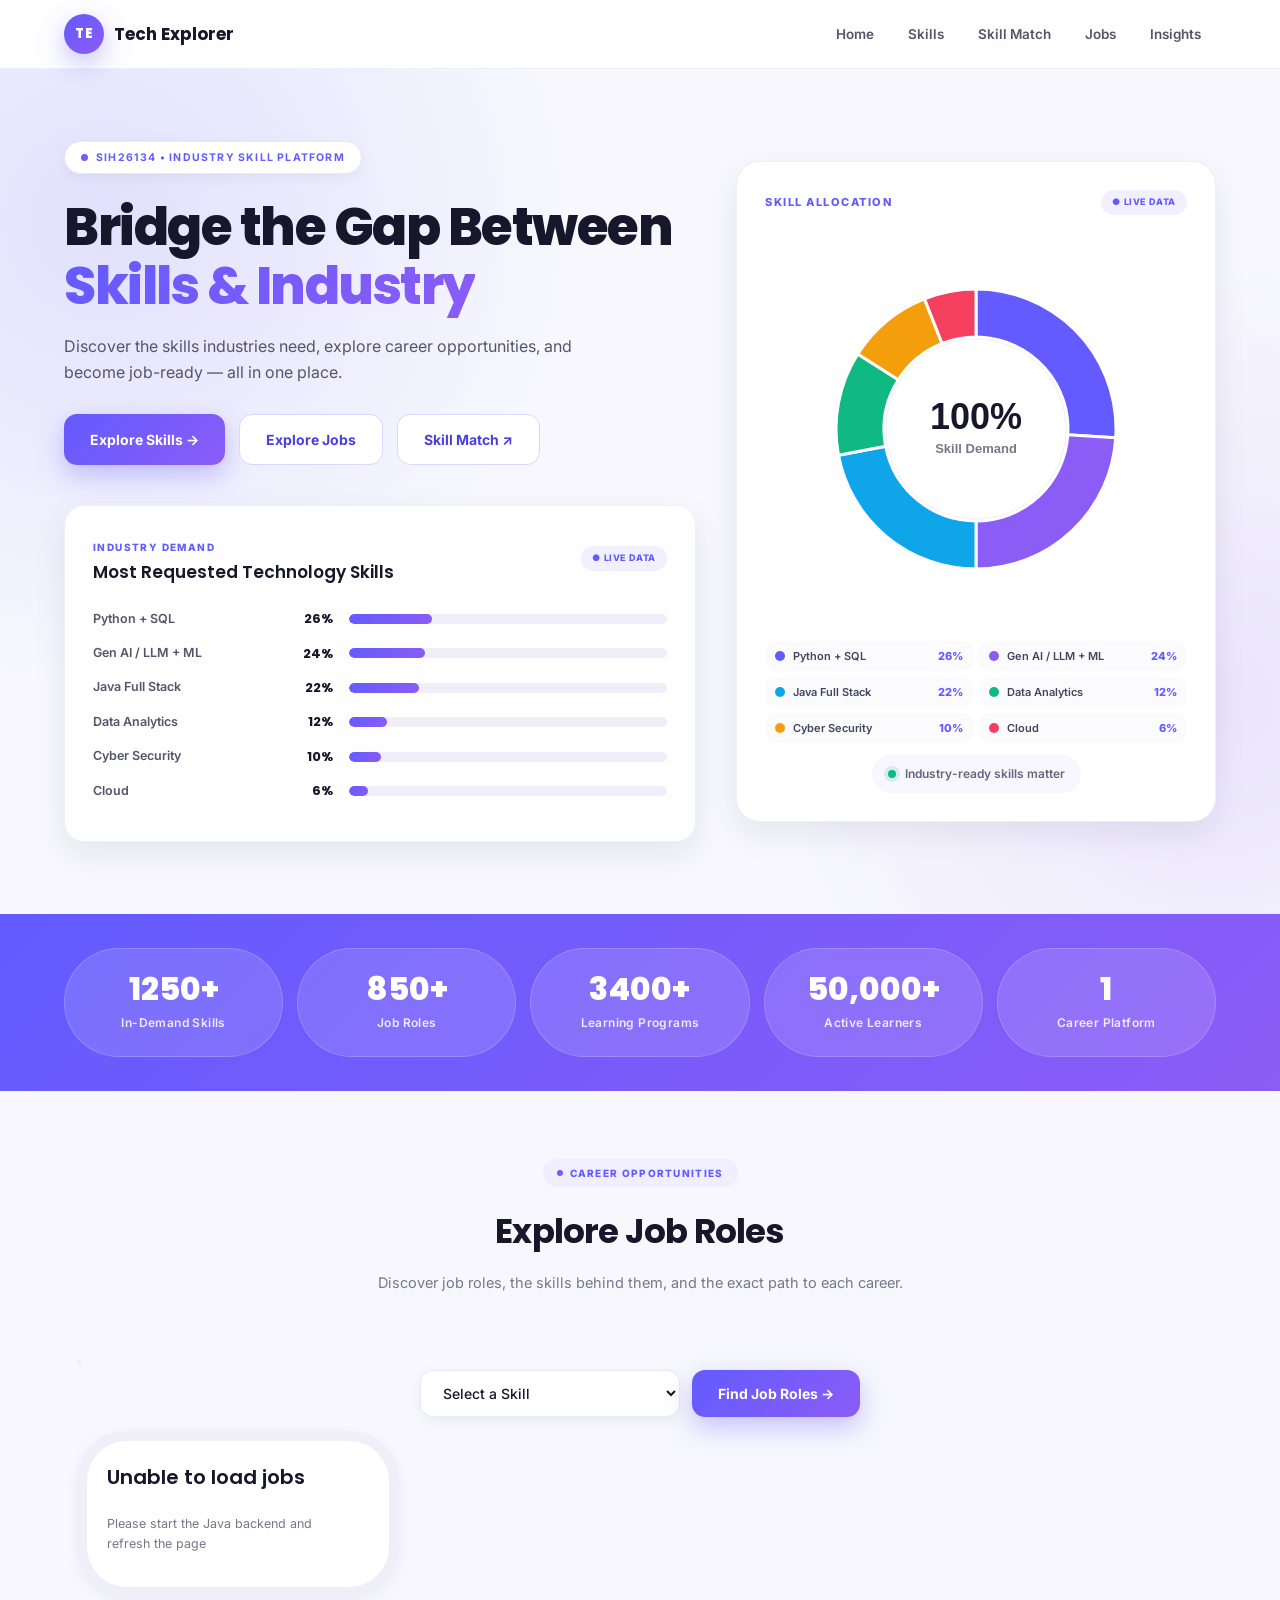
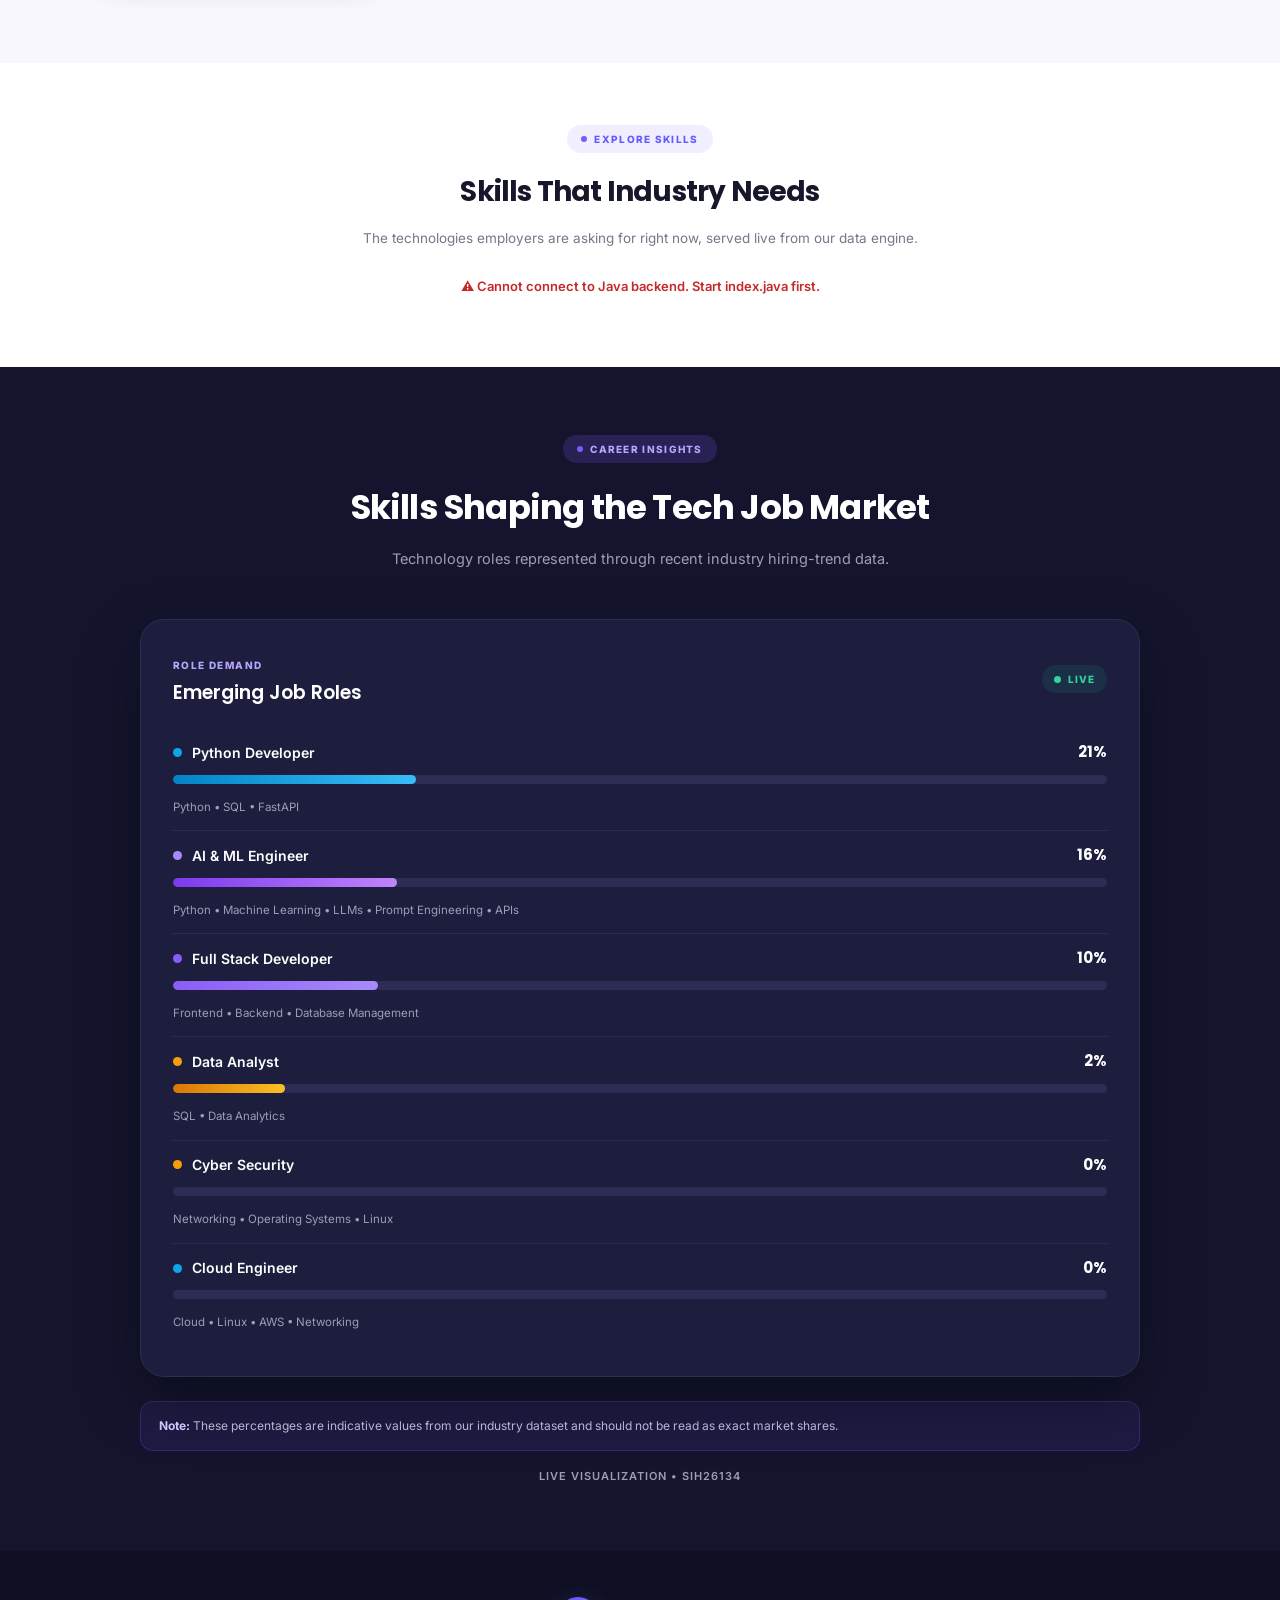
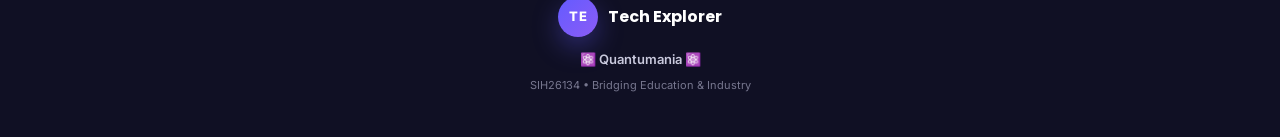
==== index.html @ 149baf9b "Add files via upload" ====
<!DOCTYPE html>
<html lang="en">

<head>
    <meta charset="UTF-8">
    <meta name="viewport" content="width=device-width, initial-scale=1.0">
    <title>Tech Explorer – SIH26134</title>
    <meta name="description" content="Tech Explorer bridges the gap between education and industry — live skill demand, job roles and personalized learning roadmaps.">
    <link rel="stylesheet" href="style.css">
</head>

<body>

    <!-- ================= NAVBAR ================= -->
    <nav class="navbar">
        <div class="logo">
            <div class="logo-icon">TE</div>
            <span>Tech Explorer</span>
        </div>

        <div class="nav-links" id="navLinks">
            <a href="#home">Home</a>
            <a href="#skills">Skills</a>
            <a href="indexr.html">Skill Match</a>
            <a href="#jobs">Jobs</a>
            <a href="#insights">Insights</a>
        </div>

        <button class="menu-toggle" onclick="toggleMenu()" aria-label="Menu">☰</button>
    </nav>

    <!-- ================= HERO ================= -->
    <section class="hero" id="home">
        <div class="hero-content">
            <div class="hero-badge">SIH26134 • INDUSTRY SKILL PLATFORM</div>

            <h1>Bridge the Gap Between <span>Skills & Industry</span></h1>

            <p>
                Discover the skills industries need, explore career opportunities,
                and become job-ready — all in one place.
            </p>

            <div class="hero-buttons">
                <button class="primary-btn" onclick="exploreSkills()">Explore Skills →</button>
                <button class="secondary-btn" onclick="exploreJobs()">Explore Jobs</button>
                <a class="secondary-btn" href="indexr.html">Skill Match ↗</a>
            </div>

            <div class="hero-chart">
                <div class="chart-header">
                    <div>
                        <small>INDUSTRY DEMAND</small>
                        <h3>Most Requested Technology Skills</h3>
                    </div>
                    <span class="demo-badge">● LIVE DATA</span>
                </div>

                <div class="chart-row">
                    <div class="chart-label">
                        <span>Python + SQL</span>
                        <strong>26%</strong>
                    </div>
                    <div class="chart-track">
                        <div class="chart-bar" data-width="26%"></div>
                    </div>
                </div>

                <div class="chart-row">
                    <div class="chart-label">
                        <span>Gen AI / LLM + ML</span>
                        <strong>24%</strong>
                    </div>
                    <div class="chart-track">
                        <div class="chart-bar" data-width="24%"></div>
                    </div>
                </div>

                <div class="chart-row">
                    <div class="chart-label">
                        <span>Java Full Stack</span>
                        <strong>22%</strong>
                    </div>
                    <div class="chart-track">
                        <div class="chart-bar" data-width="22%"></div>
                    </div>
                </div>

                <div class="chart-row">
                    <div class="chart-label">
                        <span>Data Analytics</span>
                        <strong>12%</strong>
                    </div>
                    <div class="chart-track">
                        <div class="chart-bar" data-width="12%"></div>
                    </div>
                </div>

                <div class="chart-row">
                    <div class="chart-label">
                        <span>Cyber Security</span>
                        <strong>10%</strong>
                    </div>
                    <div class="chart-track">
                        <div class="chart-bar" data-width="10%"></div>
                    </div>
                </div>

                <div class="chart-row">
                    <div class="chart-label">
                        <span>Cloud</span>
                        <strong>6%</strong>
                    </div>
                    <div class="chart-track">
                        <div class="chart-bar" data-width="6%"></div>
                    </div>
                </div>
            </div>
        </div>

        <!-- Circle chart in hero free space -->
        <div class="skill-gauge-card">
            <div class="gauge-header">
                <span>SKILL ALLOCATION</span>
                <span class="gauge-status">● LIVE DATA</span>
            </div>

            <div class="gauge">
                <canvas id="skillsChart" width="400" height="400"></canvas>
            </div>

            <div class="gauge-legend" id="gaugeLegend"></div>

            <div class="gauge-footer">
                <span class="status-dot"></span>
                <span>Industry-ready skills matter</span>
            </div>
        </div>
    </section>

    <!-- ================= STATS ================= -->
    <section class="stats-section">
        <div class="stat-box reveal">
            <strong>1250+</strong>
            <span>In-Demand Skills</span>
        </div>
        <div class="stat-box reveal">
            <strong>850+</strong>
            <span>Job Roles</span>
        </div>
        <div class="stat-box reveal">
            <strong>3400+</strong>
            <span>Learning Programs</span>
        </div>
         <div class="stat-box reveal">
            <strong>50,000+</strong>
            <span>Active Learners</span>
        </div>
        <div class="stat-box reveal">
            <strong>1</strong>
            <span>Career Platform</span>
        </div>
    </section>

    <!-- ================= JOBS ================= -->
    <section class="section jobs-section reveal" id="jobs">
        <div class="section-heading">
            <span class="section-tag">CAREER OPPORTUNITIES</span>
            <h2>Explore Job Roles</h2>
            <p>Discover job roles, the skills behind them, and the exact path to each career.</p>
        </div>
        <button></button>

        <div class="program-search">
            <select id="skillSelect">
                <option value="">Select a Skill</option>
                <option value="java">Java</option>
                <option value="python">Python</option>
                <option value="sql">SQL</option>
                <option value="cloud">Cloud</option>
                <option value="data analytics">Data Analytics</option>
                <option value="machine learning">Machine Learning</option>
                <option value="cyber security">Cyber Security</option>
            </select>
            <button class="primary-btn" onclick="findSkills()">Find Job Roles →</button>
        </div>

        <div id="jobsContainer" class="cards"></div>
    </section>

    <!-- ================= SKILLS ================= -->
    <section class="section reveal" id="skills">
        <div class="section-heading">
            <span class="section-tag">EXPLORE SKILLS</span>
            <h2>Skills That Industry Needs</h2>
            <p>The technologies employers are asking for right now, served live from our data engine.</p>
        </div>

        <p id="message" class="connection-message">Connecting to Java backend...</p>
        <div id="skillsContainer" class="cards"></div>
    </section>

    <!-- ================= INSIGHTS ================= -->
    <section class="insights-section reveal" id="insights">
        <div class="insights-container">
            <div class="section-heading">
                <span class="section-tag">CAREER INSIGHTS</span>
                <h2>Skills Shaping the Tech Job Market</h2>
                <p>Technology roles represented through recent industry hiring-trend data.</p>
            </div>

            <div class="insight-dashboard">
                <div class="role-demand-card">
                    <div class="role-card-header">
                        <div>
                            <span>ROLE DEMAND</span>
                            <h3>Emerging Job Roles</h3>
                        </div>
                        <div class="live-indicator">
                            <span></span>LIVE
                        </div>
                    </div>
                    <div class="demand-item" data-value="26">
                        <div class="demand-top">
                            <div class="role-name">
                                <span class="role-dot blue"></span>
                                <span>Python Developer</span>
                            </div>
                            <strong><span class="counter">0</span>%</strong>
                        </div>
                        <div class="demand-track">
                            <div class="demand-fill blue-fill" data-width="26%"></div>
                        </div>
                        <small>Python • SQL • FastAPI</small>
                    </div>

                    
                    <div class="demand-item" data-value="24">
                        <div class="demand-top">
                            <div class="role-name">
                                <span class="role-dot violet"></span>
                                <span>AI & ML Engineer</span>
                            </div>
                            <strong><span class="counter">0</span>%</strong>
                        </div>
                        <div class="demand-track">
                            <div class="demand-fill violet-fill" data-width="24%"></div>
                        </div>
                        <small>Python • Machine Learning • LLMs • Prompt Engineering • APIs</small>
                    </div>

                    <div class="demand-item" data-value="22">
                        <div class="demand-top">
                            <div class="role-name">
                                <span class="role-dot purple"></span>
                                <span>Full Stack Developer</span>
                            </div>
                            <strong><span class="counter">0</span>%</strong>
                        </div>
                        <div class="demand-track">
                            <div class="demand-fill purple-fill" data-width="22%"></div>
                        </div>
                        <small>Frontend • Backend • Database Management</small>
                    </div>

                    


                    <div class="demand-item" data-value="12">
                        <div class="demand-top">
                            <div class="role-name">
                                <span class="role-dot orange"></span>
                                <span>Data Analyst</span>
                            </div>
                            <strong><span class="counter">0</span>%</strong>
                        </div>
                        <div class="demand-track">
                            <div class="demand-fill orange-fill" data-width="12%"></div>
                        </div>
                        <small>SQL • Data Analytics</small>
                    </div>

                    <div class="demand-item" data-value="10">
                        <div class="demand-top">
                            <div class="role-name">
                                <span class="role-dot orange"></span>
                                <span>Cyber Security</span>
                            </div>
                            <strong><span class="counter">0</span>%</strong>
                        </div>
                        <div class="demand-track">
                            <div class="demand-fill orange-fill" data-width="10%"></div>
                        </div>
                        <small>Networking • Operating Systems • Linux</small>
                    </div>

                    <div class="demand-item" data-value="6">
                        <div class="demand-top">
                            <div class="role-name">
                                <span class="role-dot sky"></span>
                                <span>Cloud Engineer</span>
                            </div>
                            <strong><span class="counter">0</span>%</strong>
                        </div>
                        <div class="demand-track">
                            <div class="demand-fill sky-fill" data-width="6%"></div>
                        </div>
                        <small>Cloud • Linux • AWS • Networking</small>
                    </div>
                </div>
            </div>

            <div class="data-note">
                <strong>Note:</strong> These percentages are indicative values from our industry dataset and should not be read as exact market shares.
            </div>

            <p class="source-text">LIVE VISUALIZATION • SIH26134</p>
        </div>
    </section>

    <!-- ================= FOOTER ================= -->
    <footer>
        <div class="footer-content">
            <div class="footer-logo">
                <div class="logo-icon">TE</div>
                <strong>Tech Explorer</strong>
            </div>
            <p>⚛️ Quantumania ⚛️</p>
            <span>SIH26134 • Bridging Education & Industry</span>
        </div>
    </footer>

    <script src="script.js"></script>
</body>

</html>
---- style.css ----
/* =====================================================
   TECH EXPLORER — DESIGN SYSTEM
   Theme: indigo / violet on soft lavender-white
===================================================== */

@import url('https://fonts.googleapis.com/css2?family=Poppins:wght@500;600;700;800&family=Inter:wght@400;500;600;700&display=swap');

:root {
    --primary: #635bff;
    --primary-dark: #4a3fe0;
    --violet: #8b5cf6;
    --rose: #f43f5e;
    --sky: #0ea5e9;
    --emerald: #10b981;
    --amber: #f59e0b;

    --grad: linear-gradient(135deg, #635bff 0%, #8b5cf6 100%);
    --grad-soft: linear-gradient(135deg, rgba(99, 91, 255, 0.10), rgba(139, 92, 246, 0.10));

    --bg: #f7f7fd;
    --bg-white: #ffffff;
    --ink: #17172b;
    --ink-soft: #55556a;
    --ink-muted: #77778a;
    --line: #e9e8f5;
    --line-soft: #f0eff9;

    --radius: 50px;
    --shadow-sm: 0 4px 14px rgba(23, 23, 60, 0.05);
    --shadow-md: 0 12px 32px rgba(23, 23, 60, 0.08);
    --shadow-lg: 0 20px 55px rgba(23, 23, 60, 0.13);
    --shadow-primary: 0 10px 26px rgba(99, 91, 255, 0.35);
}

* {
    margin: 0;
    padding: 0;
    box-sizing: border-box;
}

html {
    scroll-behavior: smooth;
}

body {
    font-family: 'Inter', Arial, Helvetica, sans-serif;
    background: var(--bg);
    color: var(--ink);
    line-height: 1.65;
    -webkit-font-smoothing: antialiased;
}

h1, h2, h3, .logo, .stat-box strong {
    font-family: 'Poppins', 'Inter', Arial, sans-serif;
}

button, select, .legend-item {
    font-family: inherit;
}

button {
    cursor: pointer;
}

a {
    text-decoration: none;
    color: inherit;
}

::selection {
    background: rgba(99, 91, 255, 0.22);
}

::-webkit-scrollbar {
    width: 10px;
}

::-webkit-scrollbar-track {
    background: var(--bg);
}

::-webkit-scrollbar-thumb {
    background: #c9c5f4;
    border-radius: 10px;
}

::-webkit-scrollbar-thumb:hover {
    background: var(--primary);
}

/* =====================================================
   NAVBAR — sticky glass bar
===================================================== */

.navbar {
    position: sticky;
    top: 0;
    z-index: 100;
    display: flex;
    align-items: center;
    justify-content: space-between;
    gap: 20px;
    padding: 14px 5%;
    background: rgba(255, 255, 255, 0.82);
    backdrop-filter: blur(14px);
    -webkit-backdrop-filter: blur(14px);
    border-bottom: 1px solid var(--line-soft);
    transition: box-shadow 0.3s ease;
}

.navbar.scrolled {
    box-shadow: 0 6px 24px rgba(23, 23, 60, 0.09);
}

.logo {
    display: flex;
    align-items: center;
    gap: 10px;
    font-weight: 700;
    font-size: 17px;
}

.logo-icon {
    width: 40px;
    height: 40px;
    display: flex;
    align-items: center;
    justify-content: center;
    border-radius: 120px;
    background: var(--grad);
    color: #fff;
    font-size: 13px;
    font-weight: 800;
    letter-spacing: 0.5px;
    box-shadow: var(--shadow-primary);
}

.nav-links {
    display: flex;
    gap: 4px;
}

.nav-links a {
    padding: 8px 15px;
    border-radius: 100px;
    font-size: 13.5px;
    font-weight: 600;
    color: var(--ink-soft);
    transition: 0.22s ease;
}

.nav-links a:hover {
    color: var(--primary);
    background: #f1efff;
}

.menu-toggle {
    display: none;
    border: 1px solid var(--line);
    background: #fff;
    border-radius: 10px;
    font-size: 17px;
    width: 40px;
    height: 40px;
    color: var(--ink);
}

/* =====================================================
   HERO
===================================================== */

.hero {
    display: flex;
    align-items: center;
    gap: 40px;
    padding: 72px 5% 72px;
    background:
        radial-gradient(circle at 8% 18%, rgba(99, 91, 255, 0.14), transparent 34%),
        radial-gradient(circle at 95% 75%, rgba(139, 92, 246, 0.12), transparent 32%),
        var(--bg);
}

.hero-content {
    flex: 1;
    min-width: 0;
}

.hero-badge {
    display: inline-flex;
    align-items: center;
    gap: 8px;
    padding: 7px 16px;
    border-radius: 30px;
    background: #fff;
    border: 1px solid var(--line);
    color: var(--primary);
    font-size: 10.5px;
    font-weight: 700;
    letter-spacing: 1.2px;
    box-shadow: var(--shadow-sm);
    margin-bottom: 24px;
}

.hero-badge::before {
    content: '';
    width: 7px;
    height: 7px;
    border-radius: 50%;
    background: var(--grad);
}

.hero h1 {
    font-size: 52px;
    font-weight: 800;
    letter-spacing: -1.5px;
    line-height: 1.12;
    margin-bottom: 18px;
}

.hero h1 span {
    background: var(--grad);
    -webkit-background-clip: text;
    background-clip: text;
    -webkit-text-fill-color: transparent;
}

.hero p {
    max-width: 520px;
    color: var(--ink-soft);
    font-size: 16px;
    margin-bottom: 28px;
}

.hero-buttons {
    display: flex;
    gap: 14px;
    margin-bottom: 40px;
    flex-wrap: wrap;
}

.primary-btn {
    padding: 13px 26px;
    border: none;
    border-radius: 13px;
    background: var(--grad);
    color: #fff;
    font-size: 14px;
    font-weight: 700;
    box-shadow: var(--shadow-primary);
    transition: 0.25s ease;
}

.primary-btn:hover {
    transform: translateY(-2px);
    box-shadow: 0 14px 32px rgba(99, 91, 255, 0.45);
}

.secondary-btn {
    padding: 13px 26px;
    border: 1.5px solid #d9d6ff;
    border-radius: 13px;
    background: #fff;
    color: var(--primary-dark);
    font-size: 14px;
    font-weight: 700;
    transition: 0.25s ease;
}

.secondary-btn:hover {
    border-color: var(--primary);
    color: var(--primary);
    transform: translateY(-2px);
    box-shadow: var(--shadow-sm);
}

/* ---------- hero demand chart ---------- */

.hero-chart {
    width: 100%;
    max-width: 760px;
    padding: 26px 28px;
    border-radius: 20px;
    background: rgba(255, 255, 255, 0.92);
    border: 1px solid var(--line-soft);
    box-shadow: var(--shadow-md);
}

.chart-header {
    display: flex;
    align-items: center;
    justify-content: space-between;
    margin-bottom: 22px;
}

.chart-header small {
    color: var(--primary);
    font-size: 10px;
    font-weight: 800;
    letter-spacing: 1.4px;
}

.chart-header h3 {
    font-size: 17px;
    font-weight: 600;
}

.demo-badge, .gauge-status {
    padding: 5px 11px;
    border-radius: 20px;
    background: #f2f0ff;
    color: var(--primary);
    font-size: 9px;
    font-weight: 800;
    letter-spacing: 0.6px;
    white-space: nowrap;
}

.chart-row {
    display: flex;
    align-items: center;
    gap: 16px;
    margin-bottom: 13px;
}

.chart-label {
    display: flex;
    justify-content: space-between;
    align-items: center;
    width: 240px;
    flex-shrink: 0;
    font-size: 12.5px;
    font-weight: 600;
    color: var(--ink-soft);
}

.chart-label strong {
    font-family: 'Poppins', sans-serif;
    color: var(--ink);
    font-size: 13px;
}

.chart-track {
    flex: 1;
    height: 10px;
    border-radius: 10px;
    background: var(--line-soft);
    overflow: hidden;
}

.chart-bar {
    height: 100%;
    width: 0;
    border-radius: 10px;
    background: var(--grad);
    transition: width 1.1s cubic-bezier(0.22, 1, 0.36, 1);
}

/* =====================================================
   CIRCLE GAUGE CARD (hero right)
===================================================== */

.skill-gauge-card {
    width: 480px;
    flex-shrink: 0;
    padding: 28px;
    border-radius: 24px;
    background: #fff;
    border: 1px solid var(--line-soft);
    box-shadow: var(--shadow-md);
    display: flex;
    flex-direction: column;
    align-items: center;
}

.gauge-header {
    width: 100%;
    display: flex;
    justify-content: space-between;
    align-items: center;
    margin-bottom: 6px;
}

.gauge-header > span:first-child {
    color: var(--primary);
    font-size: 11px;
    font-weight: 800;
    letter-spacing: 1.5px;
}

.gauge {
    position: relative;
    display: flex;
    align-items: center;
    justify-content: center;
    margin: 8px 0;
}

#skillsChart {
    cursor: pointer;
    display: block;
    max-width: 100%;
    height: auto;
}

.gauge-legend {
    display: grid;
    grid-template-columns: 1fr 1fr;
    gap: 6px;
    width: 100%;
    margin-top: 4px;
}

.legend-item {
    display: flex;
    align-items: center;
    gap: 8px;
    width: 100%;
    padding: 7px 9px;
    border: 1px solid transparent;
    border-radius: 10px;
    background: #fbfbfe;
    font-size: 11px;
    cursor: pointer;
    text-align: left;
    transition: 0.2s ease;
}

.legend-item:hover,
.legend-item.active {
    border-color: #dedaff;
    background: #f5f4ff;
}

.legend-dot {
    width: 10px;
    height: 10px;
    border-radius: 50%;
    flex-shrink: 0;
}

.legend-label {
    flex: 1;
    color: #44445e;
    font-weight: 600;
}

.legend-value {
    color: var(--primary);
    font-weight: 800;
}

.gauge-footer {
    display: flex;
    align-items: center;
    gap: 9px;
    margin-top: 12px;
    padding: 9px 16px;
    border-radius: 30px;
    background: #f8f7ff;
    color: #66667a;
    font-size: 12px;
    font-weight: 600;
}

.status-dot {
    width: 8px;
    height: 8px;
    border-radius: 50%;
    background: var(--emerald);
    box-shadow: 0 0 0 4px rgba(16, 185, 129, 0.15);
}

/* =====================================================
   STATS — gradient band
===================================================== */






.stats-section {
    display: grid;
    grid-template-columns: repeat(5, 1fr);
    gap: 14px;
    padding: 34px 5%;
    background: var(--grad);
}

.stat-box {
    text-align: center;
    padding: 22px 12px;
    border-radius: 160px;
    background: rgba(255, 255, 255, 0.13);
    border: 1px solid rgba(255, 255, 255, 0.18);
    transition: 0.25s ease;
}

.stat-box:hover {
    background: rgba(255, 255, 255, 0.22);
    transform: translateY(-3px);
}

.stat-box strong {
    display: block;
    font-size: 32px;
    font-weight: 800;
    color: #fff;
    line-height: 1.15;
}

.stat-box span {
    font-size: 12px;
    font-weight: 600;
    color: rgba(255, 255, 255, 0.85);
    letter-spacing: 0.4px;
}

/* =====================================================
   SECTIONS (Skills / Jobs / Programs)
===================================================== */






.section {
    padding: 66px 6%;
    background: var(--bg-white);
}

.jobs-section {
    background: var(--bg);
}

.section-heading {
    text-align: center;
    max-width: 640px;
    margin: 0 auto 48px;
}

.section-tag {
    display: inline-flex;
    align-items: center;
    gap: 7px;
    padding: 6px 14px;
    border-radius: 30px;
    background: #f1efff;
    color: var(--primary);
    font-size: 10px;
    font-weight: 800;
    letter-spacing: 1.3px;
    margin-bottom: 16px;
}

.section-tag::before {
    content: '';
    width: 6px;
    height: 6px;
    border-radius: 50%;
    background: var(--grad);
}

.section-heading h2 {
    font-size: 34px;
    font-weight: 700;
    letter-spacing: -0.8px;
    margin-bottom: 12px;
}

.section-heading p {
    color: var(--ink-muted);
    font-size: 14.5px;
}

.connection-message {
    text-align: center;
    font-size: 13px;
    font-weight: 600;
    color: var(--ink-muted);
    margin-bottom: 22px;
}

/* ---------- project tech explorer ---------- */

.project-section {
    background: #f8f7ff;
}

.project-groups {
    display: grid;
    grid-template-columns: repeat(2, minmax(0, 1fr));
    gap: 24px;
    max-width: 1180px;
    margin: 0 auto;
}

.project-group {
    padding: 28px;
    border: 1px solid var(--line);
    border-radius: 22px;
    background: #fff;
    box-shadow: var(--shadow-sm);
}

.project-group-accent {
    background: linear-gradient(145deg, #fff, #f3f8ff);
    border-color: #dbeafe;
}

.project-group-wide {
    grid-column: 1 / -1;
}

.project-group-heading {
    display: flex;
    align-items: flex-start;
    gap: 14px;
    margin-bottom: 22px;
}

.project-icon {
    display: inline-flex;
    align-items: center;
    justify-content: center;
    width: 42px;
    height: 42px;
    flex-shrink: 0;
    border-radius: 12px;
    background: var(--grad);
    color: #fff;
    font-size: 12px;
    font-weight: 800;
    letter-spacing: 0.5px;
}

.project-group-accent .project-icon {
    background: linear-gradient(135deg, #0ea5e9, #10b981);
}

.project-group h3 {
    font-size: 20px;
    margin-bottom: 3px;
}

.project-group-heading p {
    color: var(--ink-muted);
    font-size: 13px;
    line-height: 1.5;
}

.project-files {
    display: grid;
    gap: 9px;
}

.project-file {
    display: grid;
    grid-template-columns: minmax(0, 1fr) auto;
    align-items: center;
    column-gap: 12px;
    padding: 12px 14px;
    border: 1px solid var(--line-soft);
    border-radius: 12px;
    background: #fcfcff;
    width: 100%;
    color: inherit;
    font-family: inherit;
    text-align: left;
    transition: 0.2s ease;
}

.project-file:hover {
    border-color: #c8c3ff;
    background: #f5f3ff;
    transform: translateX(3px);
}

.project-file strong,
.project-file span {
    grid-column: 1;
}

.project-file strong {
    color: var(--ink);
    font-family: 'Poppins', sans-serif;
    font-size: 13px;
}

.project-file span {
    color: var(--ink-muted);
    font-size: 11px;
}

.project-file b {
    grid-column: 2;
    grid-row: 1 / span 2;
    color: var(--primary);
    font-size: 16px;
}

.project-api-link {
    display: inline-flex;
    margin-top: 18px;
    color: #087ea4;
    font-size: 13px;
    font-weight: 700;
}

.project-api-link:hover {
    color: var(--primary-dark);
}

.skill-progress-list,
.recommendation-list {
    display: grid;
    gap: 12px;
}

.recommendation-search {
    display: flex;
    gap: 10px;
    margin-bottom: 16px;
}

.recommendation-search input {
    flex: 1;
    min-width: 0;
    padding: 11px 13px;
    border: 1px solid var(--line);
    border-radius: 11px;
    background: #fff;
    color: var(--ink);
    font: inherit;
}

.recommendation-empty {
    display: none;
    margin-top: 14px;
    color: var(--ink-muted);
    font-size: 12px;
}

.recommendation-empty[hidden] {
    display: none;
}

.recommendation-empty:not([hidden]) {
    display: block;
}

.skill-progress-item {
    display: grid;
    grid-template-columns: minmax(0, 1fr) auto;
    gap: 4px 12px;
    align-items: center;
}

.skill-progress-item div:first-child {
    display: flex;
    flex-direction: column;
}

.skill-progress-item strong,
.recommendation-card strong,
.company-heading strong {
    color: var(--ink);
    font-family: 'Poppins', sans-serif;
    font-size: 13px;
}

.skill-progress-item span,
.recommendation-card span {
    color: var(--ink-muted);
    font-size: 11px;
}

.skill-progress-item > b {
    color: var(--primary);
    font-size: 14px;
}

.skill-progress-track {
    grid-column: 1 / -1;
    height: 7px;
    overflow: hidden;
    border-radius: 8px;
    background: #ecebfa;
}

.skill-progress-track i {
    display: block;
    height: 100%;
    border-radius: inherit;
    background: var(--grad);
}

.project-action-row {
    display: flex;
    flex-wrap: wrap;
    gap: 18px;
}

.recommendation-card,
.company-recommendation {
    padding: 14px 16px;
    border: 1px solid var(--line-soft);
    border-radius: 13px;
    background: #fcfcff;
}

.recommendation-card {
    display: flex;
    align-items: center;
    justify-content: space-between;
    gap: 16px;
}

.recommendation-card div {
    display: flex;
    flex-direction: column;
}

.recommendation-card a {
    flex-shrink: 0;
    color: var(--primary);
    font-size: 12px;
    font-weight: 700;
}

.company-recommendation {
    margin-bottom: 12px;
}

.company-heading {
    display: flex;
    justify-content: space-between;
    gap: 12px;
    margin-bottom: 12px;
}

.fit-badge {
    padding: 4px 9px;
    border-radius: 20px;
    background: rgba(16, 185, 129, 0.12);
    color: #087f5b;
    font-size: 11px;
    font-weight: 800;
}

.company-skill-columns {
    display: grid;
    grid-template-columns: repeat(3, 1fr);
    gap: 14px;
}

.company-skill-columns > div {
    display: flex;
    flex-wrap: wrap;
    align-content: flex-start;
    gap: 5px;
}

.company-skill-columns small {
    width: 100%;
    margin-bottom: 2px;
    color: var(--ink-muted);
    font-size: 10px;
    font-weight: 800;
    letter-spacing: 0.5px;
    text-transform: uppercase;
}

.skill-chip {
    padding: 4px 8px;
    border-radius: 8px;
    font-size: 10px;
    font-weight: 700;
}

.skill-chip.required { background: #f1efff; color: #5b50d6; }
.skill-chip.owned { background: #e9fbf3; color: #087f5b; }
.skill-chip.missing { background: #fff3e6; color: #b45309; }

.modal-open {
    overflow: hidden;
}

.project-modal {
    display: none;
    position: fixed;
    inset: 0;
    z-index: 200;
    align-items: center;
    justify-content: center;
    padding: 24px;
}

.project-modal.open {
    display: flex;
}

.project-modal-backdrop {
    position: absolute;
    inset: 0;
    background: rgba(17, 17, 43, 0.62);
    backdrop-filter: blur(5px);
}

.project-modal-panel {
    position: relative;
    display: flex;
    flex-direction: column;
    width: min(980px, 100%);
    max-height: min(780px, 90vh);
    padding: 26px;
    border: 1px solid rgba(255, 255, 255, 0.65);
    border-radius: 22px;
    background: #fbfbff;
    box-shadow: var(--shadow-lg);
}

.project-modal-header {
    display: flex;
    align-items: flex-start;
    justify-content: space-between;
    gap: 18px;
}

.project-modal-header .section-tag {
    margin-bottom: 8px;
}

.project-modal-header h2 {
    font-size: 24px;
}

.project-modal-close {
    width: 38px;
    height: 38px;
    border: 1px solid var(--line);
    border-radius: 10px;
    background: #fff;
    color: var(--ink-soft);
    font-size: 25px;
    line-height: 1;
}

.project-modal-close:hover {
    color: var(--primary);
    border-color: #c8c3ff;
}

.project-modal-status {
    margin: 10px 0 14px;
    color: var(--ink-muted);
    font-size: 12px;
}

.project-code {
    min-height: 180px;
    margin: 0;
    overflow: auto;
    padding: 20px;
    border: 1px solid #29294c;
    border-radius: 14px;
    background: #17172b;
    color: #e3e4ff;
    font: 12px/1.65 Consolas, 'Courier New', monospace;
    white-space: pre;
}

/* ---------- cards ---------- */

.cards {
    display: grid;
    grid-template-columns: repeat(auto-fill, minmax(300px, 1fr));
    gap: 80px;
}

.data-card {
    position: relative;
    background: #fff;
    border: 10px solid var(--line-soft);
    border-radius: var(--radius);
    padding: 20px;
    padding-right: 58px;
    box-shadow: var(--shadow-sm);
    animation: cardIn 0.55s cubic-bezier(0.22, 1, 0.36, 1) both;
    transition: transform 0.3s ease, box-shadow 0.3s ease, border-color 0.3s ease;
}

.data-card:nth-child(2) { animation-delay: 0.09s; }
.data-card:nth-child(3) { animation-delay: 0.18s; }
.data-card:nth-child(4) { animation-delay: 0.27s; }
.data-card:nth-child(5) { animation-delay: 0.36s; }
.data-card:nth-child(6) { animation-delay: 0.45s; }

@keyframes cardIn {
    from { opacity: 0; transform: translateY(18px); }
    to { opacity: 1; transform: none; }
}

.data-card:hover {
    transform: translateY(-6px);
    box-shadow: var(--shadow-lg);
    border-color: #dedaff;
}

.card-icon {
    width: 48px;
    height: 48px;
    display: flex;
    align-items: center;
    justify-content: center;
    font-size: 22px;
    border-radius: 14px;
    background: var(--grad-soft);
    border: 1px solid #ece9ff;
    margin-bottom: 14px;
}

.data-card h3 {
    font-size: 20px;
    font-weight: 600;
    margin-bottom: 20px;
}

.data-card p {
    color: var(--ink-muted);
    font-size: 12.5px;
    margin-bottom: 12px;
}

.tag {
    display: inline-block;
    padding: 5px 12px;
    border-radius: 20px;
    background: #f1efff;
    color: var(--primary-dark);
    font-size: 11px;
    font-weight: 600;
    line-height: 1.5;
}

.card-arrow {
    position: absolute;
    top: 20px;
    right: 20px;
    width: 34px;
    height: 34px;
    display: flex;
    align-items: center;
    justify-content: center;
    border-radius: 11px;
    background: #f1efff;
    color: var(--primary);
    font-size: 15px;
    font-weight: 800;
    transition: 0.25s ease;
}

.card-arrow:hover {
    background: var(--grad);
    color: #fff;
    transform: translate(2px, -2px);
    box-shadow: var(--shadow-primary);
}

/* ---------- program finder ---------- */

.program-search {
    display: flex;
    justify-content: center;
    gap: 12px;
    margin-bottom: 14px;
    flex-wrap: wrap;
}

.program-search select {
    min-width: 260px;
    padding: 13px 18px;
    border: 1.5px solid var(--line);
    border-radius: 13px;
    background: #fff;
    font-size: 14px;
    font-weight: 500;
    color: var(--ink);
    box-shadow: var(--shadow-sm);
    transition: 0.2s ease;
}

.program-search select:focus {
    outline: none;
    border-color: var(--primary);
    box-shadow: 0 0 0 4px rgba(99, 91, 255, 0.12);
}

.program-result {
    text-align: center;
    font-size: 13.5px;
    font-weight: 600;
    color: var(--primary-dark);
    margin-bottom: 26px;
}

/* =====================================================
   INSIGHTS — dark section
===================================================== */

.insights-section {
    padding: 66px 6%;
    background: #14142e;
    color: #fff;
}

.insights-section .section-heading p {
    color: #9d9db8;
}

.insights-section .section-tag {
    background: rgba(139, 92, 246, 0.18);
    color: #b6a6ff;
}

.insights-container {
    max-width: 1000px;
    margin: 0 auto;
}

.insight-dashboard {
    display: grid;
    grid-template-columns: 1fr;
    gap: 25px;
}

.role-demand-card {
    background: #1d1d3d;
    border: 1px solid #2c2c55;
    border-radius: 24px;
    padding: 30px 32px;
    box-shadow: 0 24px 60px rgba(0, 0, 0, 0.35);
}

.role-card-header {
    display: flex;
    align-items: center;
    justify-content: space-between;
    margin-bottom: 20px;
}

.role-card-header span {
    color: #b6a6ff;
    font-size: 10px;
    font-weight: 800;
    letter-spacing: 1.4px;
}

.role-card-header h3 {
    font-size: 19px;
    font-weight: 600;
    color: #fff;
}

.live-indicator {
    display: flex;
    align-items: center;
    gap: 7px;
    padding: 6px 12px;
    border-radius: 20px;
    background: rgba(16, 185, 129, 0.12);
    color: #34d399;
    font-size: 10px;
    font-weight: 800;
    letter-spacing: 1px;
}

.live-indicator span {
    width: 7px;
    height: 7px;
    border-radius: 50%;
    background: #34d399;
    animation: pulse 1.6s ease infinite;
}

@keyframes pulse {
    0%, 100% { box-shadow: 0 0 0 0 rgba(52, 211, 153, 0.5); }
    50% { box-shadow: 0 0 0 5px rgba(52, 211, 153, 0); }
}

.demand-item {
    padding: 12px 0;
    border-bottom: 1px solid #2c2c55;
}

.demand-item:last-child {
    border-bottom: none;
}

.demand-top {
    display: flex;
    align-items: center;
    justify-content: space-between;
    margin-bottom: 10px;
}

.role-name {
    display: flex;
    align-items: center;
    gap: 10px;
    font-size: 14px;
    font-weight: 600;
}

.role-dot {
    width: 9px;
    height: 9px;
    border-radius: 50%;
}

.role-dot.purple { background: #8b5cf6; }
.role-dot.blue { background: #0ea5e9; }
.role-dot.violet { background: #a78bfa; }
.role-dot.orange { background: #f59e0b; }
.role-dot.sky { background: #0ea5e9; }

.demand-top strong {
    font-family: 'Poppins', sans-serif;
    font-size: 15px;
    color: #fff;
}

.demand-track {
    height: 9px;
    border-radius: 10px;
    background: #2c2c55;
    overflow: hidden;
    margin-bottom: 8px;
}

.demand-fill {
    height: 100%;
    width: 0;
    border-radius: 10px;
    transition: width 1.1s cubic-bezier(0.22, 1, 0.36, 1);
}

.demand-fill.purple-fill { background: linear-gradient(90deg, #8b5cf6, #a78bfa); }
.demand-fill.blue-fill { background: linear-gradient(90deg, #0284c7, #38bdf8); }
.demand-fill.violet-fill { background: linear-gradient(90deg, #7c3aed, #c084fc); }
.demand-fill.orange-fill { background: linear-gradient(90deg, #d97706, #fbbf24); }
.demand-fill.sky-fill { background: linear-gradient(90deg, #0284c7, #38bdf8); }

.demand-item small {
    color: #9d9db8;
    font-size: 11.5px;
}

.data-note {
    margin-top: 24px;
    padding: 14px 18px;
    border-radius: 13px;
    background: rgba(139, 92, 246, 0.10);
    border: 1px solid rgba(139, 92, 246, 0.22);
    color: #b6b6d4;
    font-size: 12px;
}

.data-note strong {
    color: #cfc5ff;
}

.source-text {
    margin-top: 16px;
    text-align: center;
    color: #9d9db8;
    font-size: 11px;
    letter-spacing: 1px;
    font-weight: 600;
}

/* =====================================================
   FOOTER
===================================================== */

footer {
    background: #101024;
    padding: 46px 5% 40px;
}

.footer-content {
    max-width: 1000px;
    margin: 0 auto;
    text-align: center;
}

.footer-logo {
    display: flex;
    align-items: center;
    justify-content: center;
    gap: 10px;
    margin-bottom: 12px;
}

.footer-logo strong {
    color: #fff;
    font-family: 'Poppins', sans-serif;
    font-size: 16px;
}

.footer-content p {
    color: #c9c9dd;
    font-size: 13px;
    font-weight: 600;
}

.footer-content > span {
    color: #77778f;
    font-size: 11px;
}

/* =====================================================
   DETAIL PAGE
===================================================== */

.detail-section {
    width: 100%;
    padding: 90px 5%;
    min-height: 60vh;
}

.back-link {
    display: inline-flex;
    align-items: center;
    gap: 7px;
    margin-bottom: 26px;
    padding: 9px 18px;
    border-radius: 30px;
    background: #fff;
    border: 1px solid var(--line);
    color: var(--primary);
    font-weight: 700;
    font-size: 13px;
    box-shadow: var(--shadow-sm);
    transition: 0.25s ease;
}

.back-link:hover {
    border-color: var(--primary);
    transform: translateX(-3px);
}

.detail-card {
    background: #fff;
    border: 1px solid var(--line-soft);
    border-radius: 24px;
    padding: 40px;
    box-shadow: var(--shadow-md);
}

.detail-card h2 {
    font-size: 26px;
    margin-bottom: 12px;
}

.detail-card p {
    color: var(--ink-muted);
    font-size: 14px;
    margin-bottom: 14px;
}

/* ---------- rich detail ---------- */

.detail-card.rich {
    padding: 45px 48px;
}

.detail-hero {
    display: flex;
    gap: 20px;
    align-items: flex-start;
    margin-bottom: 10px;
}

.detail-hero .card-icon {
    width: 58px;
    height: 58px;
    font-size: 28px;
    border-radius: 16px;
    margin-bottom: 0;
    flex-shrink: 0;
}

.detail-type {
    display: inline-block;
    font-size: 10px;
    font-weight: 800;
    letter-spacing: 1.5px;
    color: var(--primary);
    background: #f1efff;
    border-radius: 20px;
    padding: 4px 12px;
    margin-bottom: 8px;
}

.detail-hero h2 {
    font-size: 27px;
    margin-bottom: 6px;
}

.detail-hero p {
    font-size: 13px;
    color: var(--ink-muted);
    margin: 0;
}

.detail-heading {
    margin: 32px 0 12px;
    font-family: 'Poppins', sans-serif;
    font-size: 13px;
    letter-spacing: 1.4px;
    text-transform: uppercase;
    color: var(--primary);
}

.detail-desc {
    color: var(--ink-soft);
    font-size: 14.5px;
}

.detail-callout {
    margin-top: 14px;
    background: var(--grad-soft);
    border: 1px solid #dedaff;
    border-radius: 13px;
    padding: 13px 18px;
    font-size: 13.5px;
    color: #44445e;
}

.detail-list {
    padding-left: 20px;
    color: var(--ink-soft);
    font-size: 14px;
}

.detail-list li {
    margin-bottom: 8px;
}

.detail-columns {
    display: grid;
    grid-template-columns: 1fr 1fr;
    gap: 0 60px;
    align-items: start;
}

.chip-row {
    display: flex;
    flex-wrap: wrap;
    gap: 8px;
}

.detail-chip {
    font-size: 12px;
}

.roadmap-step {
    display: flex;
    gap: 16px;
    padding: 14px 0;
    border-bottom: 1px dashed var(--line);
}

.roadmap-step:last-child {
    border-bottom: none;
}

.roadmap-number {
    width: 30px;
    height: 30px;
    border-radius: 10px;
    background: var(--grad);
    color: #fff;
    font-family: 'Poppins', sans-serif;
    font-size: 13px;
    font-weight: 700;
    display: flex;
    align-items: center;
    justify-content: center;
    flex-shrink: 0;
    box-shadow: 0 4px 10px rgba(99, 91, 255, 0.3);
}

.roadmap-text strong {
    font-size: 14px;
    display: block;
    margin-bottom: 2px;
}

.roadmap-text p {
    font-size: 13px;
    color: var(--ink-muted);
    margin: 0;
}

.resource-grid {
    display: flex;
    flex-wrap: wrap;
    gap: 10px;
}

.resource-link {
    border: 1px solid var(--line);
    background: #fff;
    color: var(--ink-soft);
    border-radius: 11px;
    padding: 10px 15px;
    font-size: 13px;
    font-weight: 600;
    box-shadow: var(--shadow-sm);
    transition: 0.25s ease;
}

.resource-link:hover {
    border-color: var(--primary);
    color: var(--primary);
    transform: translateY(-2px);
    box-shadow: var(--shadow-md);
}

.resource-link.youtube {
    color: #b3271e;
}

.resource-link.youtube:hover {
    border-color: #b3271e;
    color: #7a1a14;
}

/* =====================================================
   SCROLL REVEAL
===================================================== */

.reveal {
    opacity: 0;
    transform: translateY(26px);
    transition: opacity 0.65s ease, transform 0.65s cubic-bezier(0.22, 1, 0.36, 1);
}

.reveal-in {
    opacity: 1;
    transform: none;
}

.stat-box.reveal:nth-child(2) { transition-delay: 0.08s; }
.stat-box.reveal:nth-child(3) { transition-delay: 0.16s; }
.stat-box.reveal:nth-child(4) { transition-delay: 0.24s; }

@media (prefers-reduced-motion: reduce) {
    .reveal { opacity: 1; transform: none; transition: none; }
    .data-card { animation: none; }
}

/* =====================================================
   RESPONSIVE
===================================================== */

@media (max-width: 1100px) {
    .hero {
        flex-direction: column;
        padding-top: 64px;
    }

    .hero h1 {
        font-size: 42px;
    }

    .skill-gauge-card {
        width: 100%;
        max-width: 500px;
    }

    .stats-section {
        grid-template-columns: repeat(3, 1fr);
        gap: 14px;
    }
}

@media (max-width: 900px) {
    .menu-toggle {
        display: block;
    }

    .nav-links {
        display: none;
        position: absolute;
        top: 100%;
        left: 0;
        right: 0;
        flex-direction: column;
        gap: 2px;
        padding: 12px 5% 18px;
        background: #fff;
        border-bottom: 1px solid var(--line);
        box-shadow: var(--shadow-lg);
    }

    .nav-links.open {
        display: flex;
    }

    .nav-links a {
        padding: 12px 16px;
        border-radius: 12px;
        background: var(--bg);
    }

    .stats-section {
        grid-template-columns: 1fr 1fr;
    }

    .detail-columns {
        grid-template-columns: 1fr;
        gap: 0;
    }

    .project-groups {
        grid-template-columns: 1fr;
    }

    .chart-label {
        width: 160px;
    }
}

@media (max-width: 640px) {
    .hero {
        padding: 48px 6% 60px;
    }

    .hero h1 {
        font-size: 34px;
        letter-spacing: -0.8px;
    }

    .hero p {
        font-size: 14.5px;
    }

    .section {
        padding: 64px 6%;
    }

    .section-heading h2 {
        font-size: 26px;
    }

    .stats-section {
        grid-template-columns: 1fr 1fr;
        gap: 10px;
        padding: 22px 5%;
    }

    .stat-box strong {
        font-size: 24px;
    }

    .cards {
        grid-template-columns: 1fr;
    }

    .chart-label {
        width: 118px;
        font-size: 11px;
    }

    .chart-row {
        gap: 10px;
    }

    .detail-card.rich {
        padding: 26px 20px;
    }

    .detail-hero {
        flex-direction: column;
    }

    .role-demand-card {
        padding: 22px 18px;
    }

    .project-group {
        padding: 22px 18px;
    }

    .company-skill-columns {
        grid-template-columns: 1fr;
        gap: 12px;
    }

    .recommendation-card {
        align-items: flex-start;
        flex-direction: column;
    }

    .recommendation-search {
        align-items: stretch;
        flex-direction: column;
    }
}

/* =====================================================
   SKILLS SECTION — COMPACT
===================================================== */

#skills {
    padding: 60px 6% 54px;
}

#skills .section-heading {
    margin: 0 auto 26px;
}

#skills .section-heading h2 {
    font-size: 28px;
}

#skills .section-heading p {
    font-size: 13.5px;
}

#skills .connection-message {
    margin-bottom: 16px;
}

#skills .cards {
    grid-template-columns: repeat(6, 1fr);
    gap: 12px;
}

#skills .data-card {
    padding: 14px 12px;
    min-width: 0;
}

#skills .card-icon {
    width: 32px;
    height: 32px;
    font-size: 15px;
    border-radius: 9px;
    margin-bottom: 7px;
}

#skills .data-card h3 {
    font-size: 13px;
    margin-bottom: 4px;
    line-height: 1.3;
    overflow-wrap: break-word;
}

#skills .data-card p {
    font-size: 10.5px;
    line-height: 1.5;
    margin-bottom: 7px;
}

#skills .tag {
    font-size: 10px;
    padding: 3px 9px;
}

#skills .card-arrow {
    top: 14px;
    right: 13px;
    width: 29px;
    height: 29px;
    font-size: 13px;
    border-radius: 9px;
}

@media (max-width: 1100px) {
    #skills .cards {
        grid-template-columns: repeat(3, 1fr);
    }
}

@media (max-width: 640px) {
    #skills {
        padding: 44px 6% 40px;
    }

    #skills .cards {
        grid-template-columns: repeat(2, 1fr);
    }
}
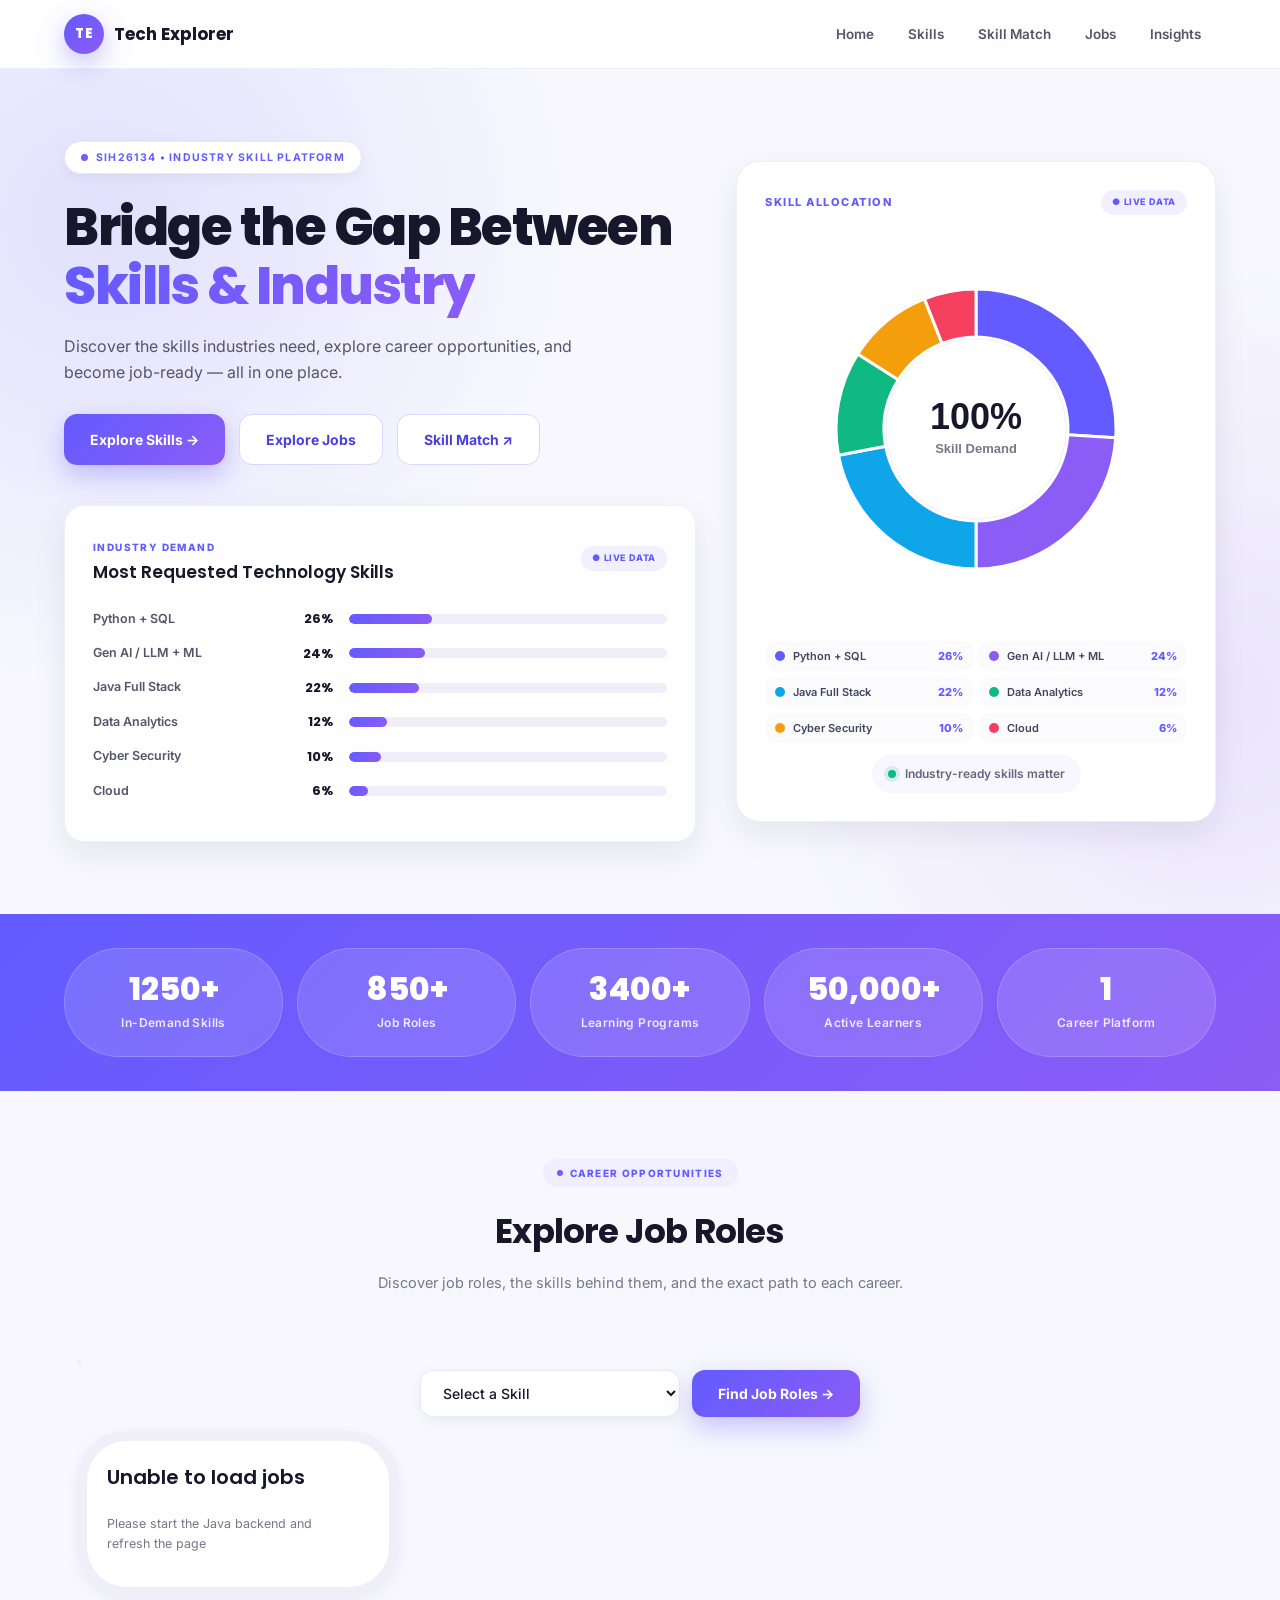
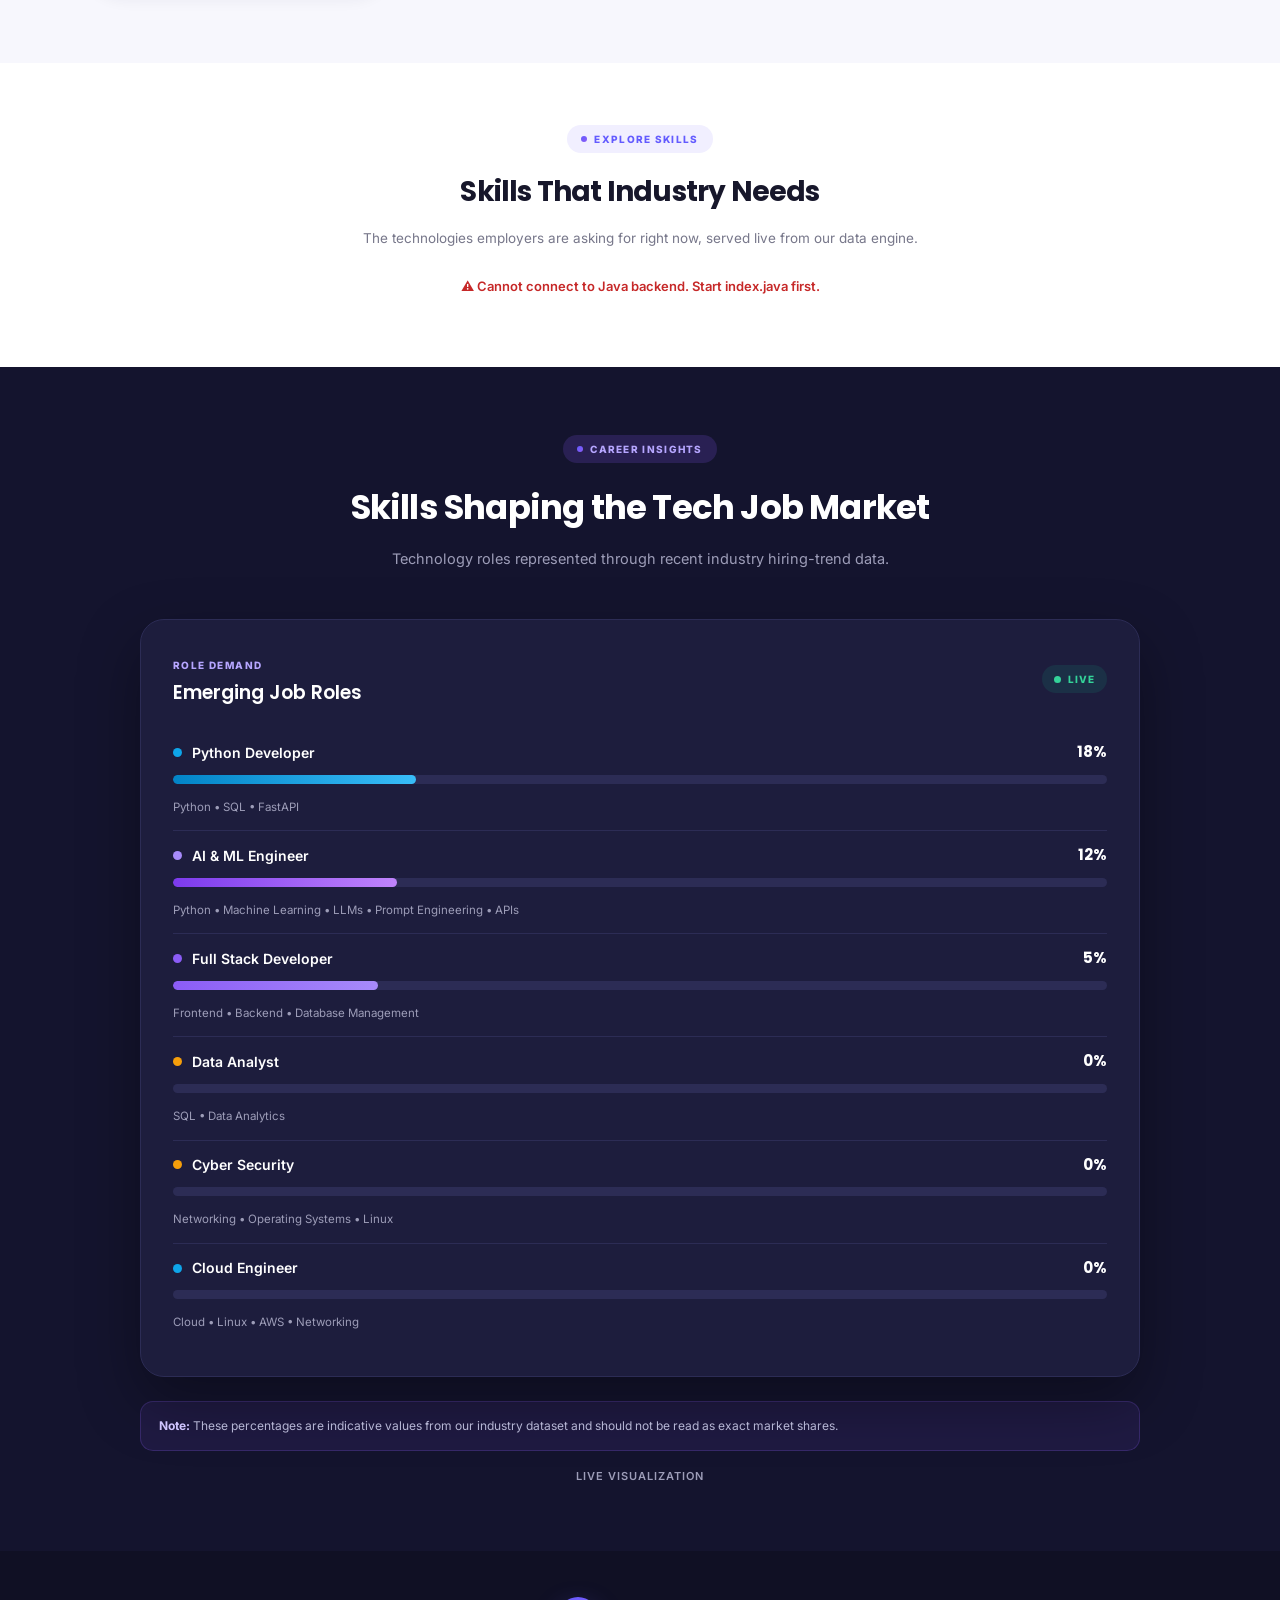
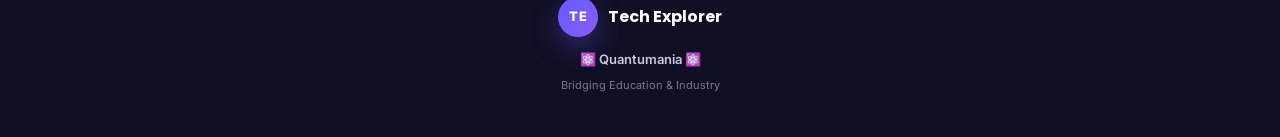
==== commit 494d22ad: "Update index.html" ====
--- a/index.html
+++ b/index.html
@@ -4,7 +4,7 @@
 <head>
     <meta charset="UTF-8">
     <meta name="viewport" content="width=device-width, initial-scale=1.0">
-    <title>Tech Explorer – SIH26134</title>
+    <title>Tech Explorer</title>
     <meta name="description" content="Tech Explorer bridges the gap between education and industry — live skill demand, job roles and personalized learning roadmaps.">
     <link rel="stylesheet" href="style.css">
 </head>
@@ -314,7 +314,7 @@
                 <strong>Note:</strong> These percentages are indicative values from our industry dataset and should not be read as exact market shares.
             </div>
 
-            <p class="source-text">LIVE VISUALIZATION • SIH26134</p>
+            <p class="source-text">LIVE VISUALIZATION</p>
         </div>
     </section>
 
@@ -326,7 +326,7 @@
                 <strong>Tech Explorer</strong>
             </div>
             <p>⚛️ Quantumania ⚛️</p>
-            <span>SIH26134 • Bridging Education & Industry</span>
+            <span>Bridging Education & Industry</span>
         </div>
     </footer>
 
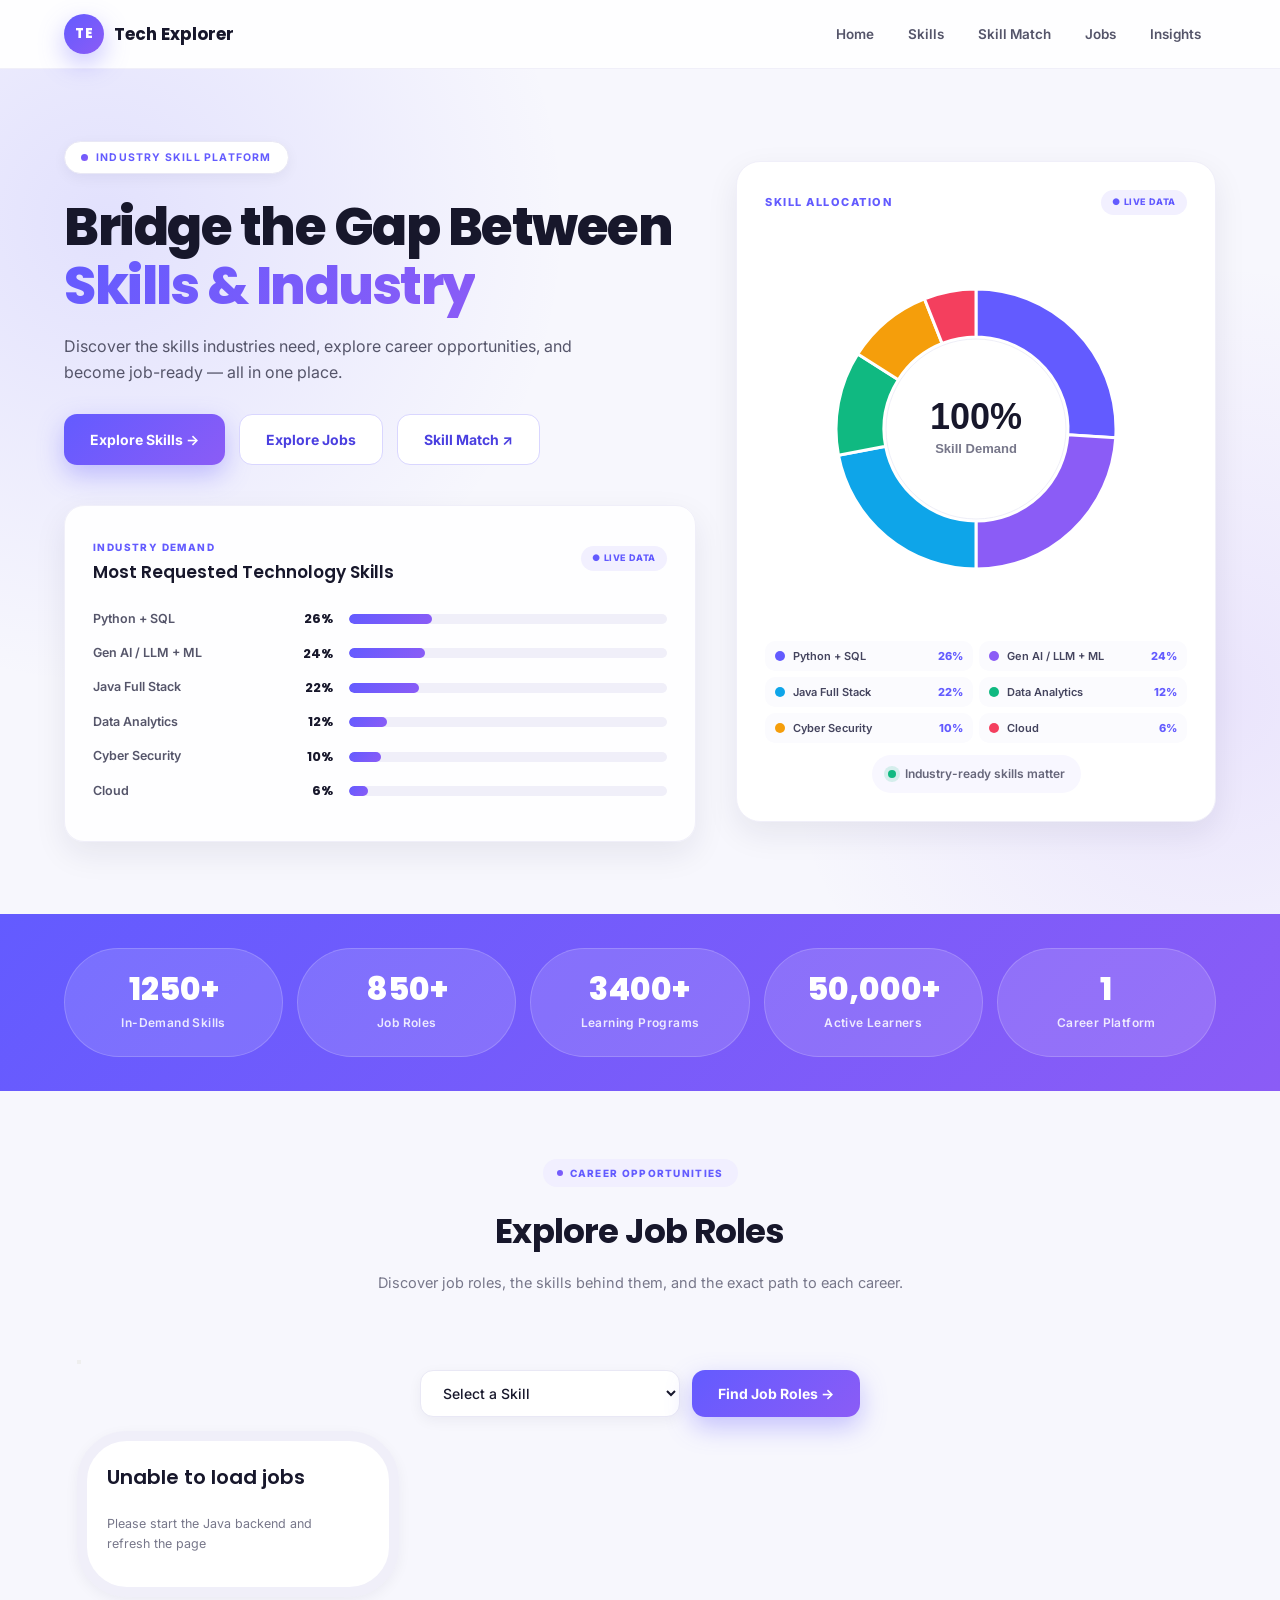
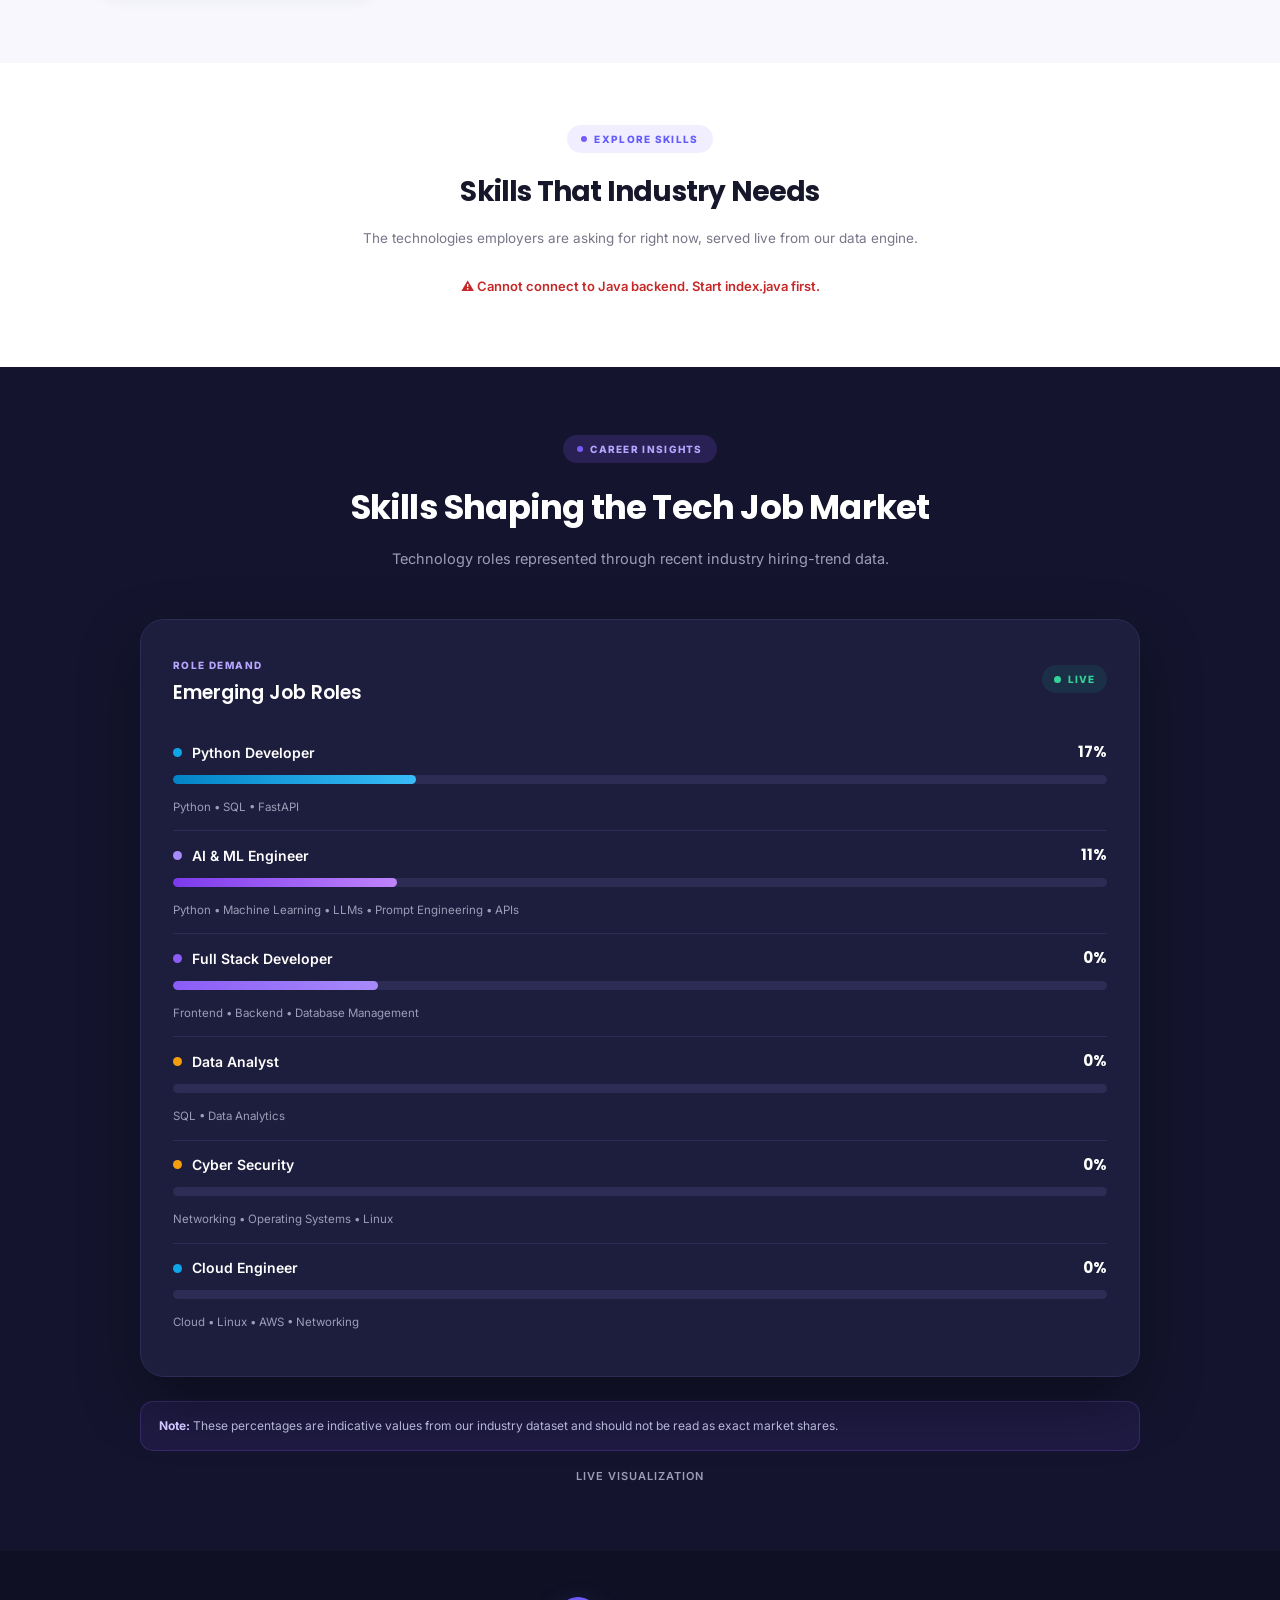
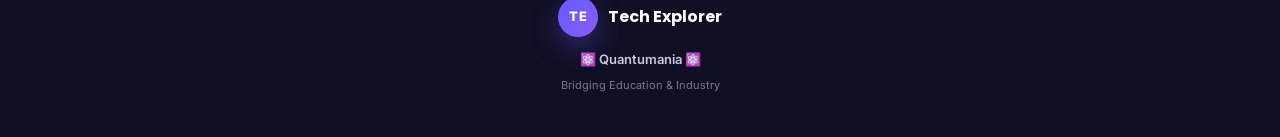
==== commit e41df02c: "Update index.html" ====
--- a/index.html
+++ b/index.html
@@ -32,7 +32,7 @@
     <!-- ================= HERO ================= -->
     <section class="hero" id="home">
         <div class="hero-content">
-            <div class="hero-badge">SIH26134 • INDUSTRY SKILL PLATFORM</div>
+            <div class="hero-badge">INDUSTRY SKILL PLATFORM</div>
 
             <h1>Bridge the Gap Between <span>Skills & Industry</span></h1>
 
